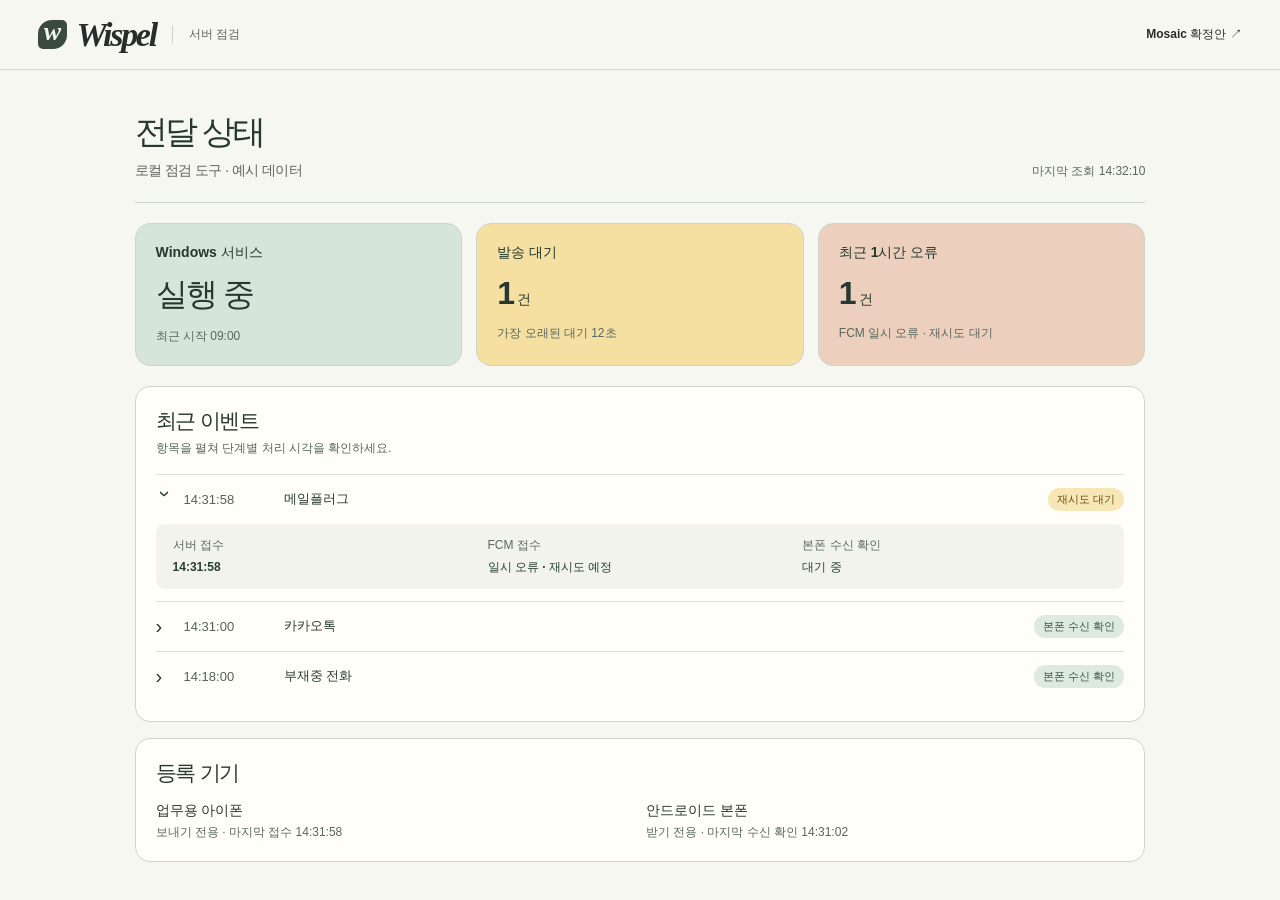
==== design/diagnostics.html @ 1ce77ed9 "Mosaic 디자인 확정 및 읽기 전용 서버 점검 웹 분리" ====
<!doctype html>
<html lang="ko">
<head>
  <meta charset="utf-8">
  <meta name="viewport" content="width=device-width,initial-scale=1">
  <title>Wispel · 서버 점검</title>
  <link rel="stylesheet" href="board.css">
  <link rel="stylesheet" href="diagnostics.css">
</head>
<body>
  <header class="mast"><a class="brand" href="index.html"><span class="brand-mark" aria-hidden="true">w</span>Wispel</a><span class="mast-sub">서버 점검</span><a class="plan-link" href="index.html">Mosaic 확정안 ↗</a></header>
  <main class="diag">
    <header class="intro"><div><h1>전달 상태</h1><p>로컬 점검 도구 · 예시 데이터</p></div><small>마지막 조회 <time>14:32:10</time></small></header>
    <section class="metrics" aria-label="서비스 상태">
      <article><h2>Windows 서비스</h2><strong>실행 중</strong><small>최근 시작 09:00</small></article>
      <article><h2>발송 대기</h2><strong>1<small>건</small></strong><small>가장 오래된 대기 12초</small></article>
      <article><h2>최근 1시간 오류</h2><strong>1<small>건</small></strong><small>FCM 일시 오류 · 재시도 대기</small></article>
    </section>
    <section class="diagnostic-panel"><h2>최근 이벤트</h2><p>항목을 펼쳐 단계별 처리 시각을 확인하세요.</p>
      <details open><summary><time>14:31:58</time><b>메일플러그</b><span class="pending">재시도 대기</span></summary><div class="steps"><div>서버 접수<b>14:31:58</b></div><div>FCM 접수<b>일시 오류 · 재시도 예정</b></div><div>본폰 수신 확인<b>대기 중</b></div></div></details>
      <details><summary><time>14:31:00</time><b>카카오톡</b><span>본폰 수신 확인</span></summary><div class="steps"><div>서버 접수<b>14:31:00</b></div><div>FCM 접수<b>14:31:01</b></div><div>본폰 수신 확인<b>14:31:02</b></div></div></details>
      <details><summary><time>14:18:00</time><b>부재중 전화</b><span>본폰 수신 확인</span></summary><div class="steps"><div>서버 접수<b>14:18:00</b></div><div>FCM 접수<b>14:18:01</b></div><div>본폰 수신 확인<b>14:18:03</b></div></div></details>
    </section>
    <section class="diagnostic-panel"><h2>등록 기기</h2><dl class="devices"><div><dt>업무용 아이폰</dt><dd>보내기 전용 · 마지막 접수 14:31:58</dd></div><div><dt>안드로이드 본폰</dt><dd>받기 전용 · 마지막 수신 확인 14:31:02</dd></div></dl></section>
  </main>
</body>
</html>
---- design/board.css ----
:root {
  color-scheme: light;
  --ink:#292c2b; --sub:#60635e; --rule:#d8d9d1;
  font-family:"Instrument Sans","Segoe UI","Malgun Gothic",sans-serif;
  color:var(--ink); background:#f7f7f2; font-synthesis:none;
}
*{box-sizing:border-box}
body{margin:0}
button,a,input{font:inherit}
button{cursor:pointer;color:inherit}
button:focus-visible,a:focus-visible,input:focus-visible{outline:3px solid #c47925;outline-offset:3px}
button{border:0;background:none}
a{color:inherit}
button, a{touch-action:manipulation}
.mast{display:flex;align-items:center;gap:16px;min-height:70px;border-bottom:1px solid var(--rule);padding:0 clamp(18px,3vw,55px)}
.brand{font:italic 600 34px/1 Georgia,serif;letter-spacing:-2.3px;display:inline-flex;align-items:center;gap:9px;text-decoration:none}
.brand-mark{display:inline-grid;place-items:center;background:#3b4a3f;color:#f4f7ed;border-radius:14px 5px 14px 5px;width:29px;height:29px;font-size:26px;line-height:24px;padding:0 3px 5px 0}
.mast-sub{border-left:1px solid #cdcec6;padding-left:16px;font-size:12px;color:var(--sub)}
.plan-link,.open-detail,.back,.view-bar button,.detail-views button,.sheet-close{font-weight:600;font-size:12px}
.plan-link{margin-left:auto;text-decoration:none}
main{max-width:1980px;margin:auto;padding:0 clamp(16px,2.7vw,50px)}
.intro{display:flex;align-items:flex-end;justify-content:space-between;gap:24px;padding:43px 0 32px}
h1{font-size:clamp(29px,2.6vw,46px);letter-spacing:-.075em;line-height:1.16;margin:0 0 10px}
.intro p{margin:0;color:var(--sub);font-size:14px;letter-spacing:-.04em}
.view-bar{display:flex;gap:2px;flex-wrap:wrap;border:1px solid var(--rule);border-radius:24px;padding:4px;background:#efefe9}
.view-bar button,.detail-views button{padding:8px 13px;border-radius:20px;white-space:nowrap}
.view-bar button[aria-pressed=true],.detail-views button[aria-pressed=true]{background:#323b33;color:white}
#gallery{display:grid;grid-template-columns:repeat(5,minmax(0,1fr));gap:clamp(10px,1.3vw,24px);align-items:start}
.board,.stage.plume{--paper:#fefdfb;--panel:#f7f5fa;--tint:#ebe7f4;--fg:#2e293d;--muted:#665e73;--accent:#675783;--line:#dedbe4;--field:#e6e2ec}
.folio{--paper:#fbf6ea;--panel:#f7efdE;--tint:#ecdfcb;--fg:#3d3026;--muted:#776351;--accent:#944d36;--line:#d8c6ad;--field:#e9dece}
.orbit{--paper:#122a2c;--panel:#193638;--tint:#254643;--fg:#effbf6;--muted:#b0c9c3;--accent:#abe8cd;--line:#355454;--field:#2b4544}
.tiles{--paper:#fffcf4;--panel:#f6f0df;--tint:#e2ead7;--fg:#263d32;--muted:#576b5d;--accent:#355e41;--line:#e0ddca;--field:#e9e7d9}
.relay{--paper:#f8fafe;--panel:#eef3fb;--tint:#e0e9fb;--fg:#192c4c;--muted:#516581;--accent:#2047a0;--line:#d2ddec;--field:#dfe6ef}
.board{min-width:0;border-top:2px solid var(--accent);padding-top:13px}
.board-top{display:flex;justify-content:space-between;align-items:center;color:var(--sub);font-weight:650;font-size:12px}
.palette{display:flex;gap:4px}.palette i{display:block;width:12px;height:12px;border-radius:50%;box-shadow:inset 0 0 0 1px #0001}
.board h2{margin:9px 0 7px}.expand{padding:0;display:flex;gap:9px;align-items:center;font:normal 40px/1.08 Georgia,serif;letter-spacing:-2.5px}
.expand .icon{opacity:.45}
.summary{font-size:12px;line-height:1.65;color:var(--sub);letter-spacing:-.03em;word-break:keep-all;margin:0 0 15px;min-height:40px}
.stage{display:flex;align-items:center;justify-content:center;position:relative;background:var(--field);color:var(--fg);padding:20px 9px;border-radius:13px;min-height:588px;overflow:hidden}
.stage-orbit{background:var(--field)}
.open-detail{width:100%;text-align:right;padding:12px 2px;color:#4f564e}
.icon{vertical-align:middle;flex:none;display:inline-block}
.phone{position:relative;width:100%;max-width:284px;height:548px;display:flex;flex-direction:column;background:var(--paper);border:1px solid color-mix(in srgb,var(--fg) 17%,transparent);border-radius:25px;overflow:hidden;box-shadow:0 6px 15px #1a203414}
.status{display:flex;justify-content:space-between;align-items:center;padding:10px 18px 2px;height:27px;flex:none;font:600 10px/1 "Segoe UI",sans-serif;letter-spacing:.01em}
.signal{display:flex;align-items:flex-end;gap:2px}.signal i{width:2px;background:currentColor;border-radius:1px}.signal i:nth-child(1){height:3px}.signal i:nth-child(2){height:5px}.signal i:nth-child(3){height:7px}.signal em{align-self:center;margin-left:3px;border:1px solid currentColor;border-radius:2px;width:13px;height:6px;background:linear-gradient(to right,currentColor 72%,transparent 72%)}
.screen{flex:1;min-height:0;overflow:auto;scrollbar-width:thin;padding:10px 14px 12px;position:relative}
.app-head{display:flex;align-items:center;justify-content:space-between;gap:5px;min-height:28px}
.word{font:bold italic 22px/1.15 Georgia,serif;letter-spacing:-1.5px}
.pill{display:inline-flex;align-items:center;gap:3px;color:var(--accent);background:var(--panel);border:1px solid var(--line);border-radius:16px;padding:5px 7px;font-size:10px;white-space:nowrap}
h3{font-size:25px;line-height:1.22;letter-spacing:-.075em;margin:14px 0 7px}
.source{display:flex;gap:3px;align-items:center;color:var(--fg);font-size:10px;letter-spacing:-.055em;flex-wrap:wrap}
.source span,.section-label,.event small,time,.shortcut .get,.watch-caption{color:var(--muted)}
.hero{position:relative;overflow:hidden;border-radius:15px;padding:15px 12px;margin:15px 0 7px;background:var(--tint);min-height:109px;display:flex;flex-direction:column;align-items:flex-start;gap:6px}
.hero>*:not(canvas){position:relative;z-index:1}
.hero small,.hero span,.device-card small,.route-hero>small,.folio-title small,.server small{font-size:10px}
.hero strong{font-size:20px;letter-spacing:-.07em}.hero em{font-size:14px;font-style:normal;color:var(--accent)}
.art-feather{position:absolute;right:-38px;top:-1px;width:175px;height:115px;opacity:.85}
.section-label{display:flex;align-items:baseline;justify-content:space-between;font-size:10px;min-height:32px;padding:13px 0 6px}
.section-label b{font-size:11px;color:var(--fg)}
.event{display:flex;align-items:center;gap:8px;min-height:49px;border-bottom:1px solid var(--line)}
.event:last-child{border-bottom:0}
.app-icon{display:inline-flex;align-items:center;justify-content:center;width:27px;height:27px;background:var(--tint);color:var(--accent);border-radius:9px;flex:none}
.event-label{flex:1;min-width:0;display:flex;flex-direction:column;gap:2px}
.event strong,.shortcut b,.setting-row b{font-size:12px;letter-spacing:-.035em}
.event small,.event time,.qty{font-size:9px}
.event time{order:2;font-variant-numeric:tabular-nums}
.qty{font-weight:600;color:var(--muted)}
.phone-nav{height:37px;display:flex;align-items:center;justify-content:center;gap:6px;border-top:1px solid var(--line);background:var(--paper);flex:none}
.phone-nav button{display:flex;align-items:center;justify-content:center;gap:5px;border-radius:14px;padding:4px 12px;font-size:10px;color:var(--muted)}
.phone-nav .active{background:var(--tint);color:var(--accent);font-weight:700}
.folio .word{font-style:normal;letter-spacing:-1.3px}.folio .pill{border-radius:3px}
.folio-title{border-top:2px solid var(--fg);margin-top:16px;padding-top:12px}
.folio-title small{color:var(--accent);font-weight:bold}.folio-title h3{font:600 clamp(28px,2vw,35px)/1.3 "Batang",Georgia,serif;letter-spacing:-.065em;margin:4px 0 6px}
.timeline{border-top:1px solid var(--fg)}.timeline .event{min-height:54px;gap:6px}
.timeline time{order:-1;width:36px;font:11px/1.1 Consolas,monospace;color:var(--accent)}
.timeline .app-icon{display:none}.timeline .event-label{padding-left:10px;border-left:1px solid var(--line)}
.orbit .word,.relay .word{font-family:"Segoe UI",sans-serif;font-style:normal;font-weight:650}
.orbit .hero,.orbit .pill{background:var(--tint)}.orbit .source{color:var(--muted)}
.orbit-stat{position:relative;display:grid;place-items:center;margin:9px auto 0;height:119px}
.art-ring{position:absolute;width:220px;height:117px}
.orbit-stat div{display:grid;justify-items:center}.orbit-stat strong{font:400 38px/1 Georgia,serif}.orbit-stat small{font-size:9px;color:var(--muted);margin-top:3px}
.compact .event{min-height:39px}.orbit .event small{display:none}.orbit .event .app-icon{width:23px;height:23px}
.tiles .word{font:800 21px/1 "Segoe UI",sans-serif;letter-spacing:-1.8px}.tiles .section-label{min-height:30px}
.tile-grid{display:grid;grid-template-columns:1fr 1fr;gap:6px}
.tile{display:grid;grid-template-columns:1fr auto;grid-template-rows:1fr auto;align-items:center;background:#e5ebde;color:#24372d;padding:10px;text-align:left;border-radius:10px;min-height:65px}
.tile b{font:500 23px/1 Georgia,serif}.tile b small{font:600 9px/1 sans-serif;margin-left:2px}
.tile strong{grid-column:span 2;font-size:11px}.t-chat{grid-column:span 2;min-height:70px;background:#f4d67b}
.t-call{background:#e8c6b5}.t-hash{background:#cfd9f3}.t-mail{background:#d2dfd0}.t-sms{background:#e4dbeb}
.route-hero{margin:13px 0 1px;background:#244aa8;color:white;padding:12px;border-radius:10px}
.route{display:flex;align-items:center;justify-content:space-between;gap:4px;margin:12px 0}
.route>div{display:grid;justify-items:start;gap:5px}.route strong{font-size:11px;letter-spacing:-.055em}.route small{font-size:9px}
.last{border-top:1px solid #fff5;padding-top:7px;display:flex;justify-content:space-between;font-size:10px}
.relay .event .app-icon{border-radius:4px}.relay .phone-nav button,.relay .pill{border-radius:5px}
.device-card{margin:12px 0 4px;padding:14px 12px;background:var(--tint);border-radius:10px;display:grid;gap:6px}
.device-card small{color:var(--accent);font-weight:bold}.device-card strong{font-size:17px}.device-card div{font-size:11px;color:var(--muted)}
.setting-row,.shortcut{width:100%;display:flex;align-items:center;justify-content:space-between;gap:6px;padding:10px 0;border-bottom:1px solid var(--line);text-align:left}
.setting-row span{font-size:10px;color:var(--muted)}
.get,.primary,.secondary,.choice{border-radius:8px;font-size:11px;font-weight:650}.get{background:var(--tint);padding:5px 12px}
.primary,.secondary{width:100%;padding:9px;margin-top:10px;background:var(--accent);color:var(--paper)}.secondary{margin-top:5px;background:var(--panel);border:1px solid var(--line);color:var(--fg)}
.ios-home{width:33%;height:3px;background:var(--fg);opacity:.75;border-radius:3px;margin:5px auto}
.notice{font-size:10px;background:var(--tint);color:var(--accent);padding:6px;margin:6px 0}
.stage-watch{flex-direction:column;gap:28px}.watch-wrap{position:relative;width:min(100%,225px);aspect-ratio:1;display:grid;place-items:center}
.strap{position:absolute;background:#494c48;width:44%;height:145%;border-radius:24px}
.dial{position:relative;display:flex;flex-direction:column;align-items:center;justify-content:center;gap:8px;border:7px solid #454945;border-radius:50%;width:100%;aspect-ratio:1;background:#101512;color:white;box-shadow:0 5px 14px #0003}
.dial time{color:#d2d7d2;font-size:12px}.dial .icon{color:#b9d9c6}.dial b{font-size:22px}.dial small{font-size:12px;color:#c8d4c9}
.watch-caption{z-index:1;position:relative;background:var(--paper);padding:6px 9px;border-radius:14px;font-size:10px}
.server{background:var(--paper);border:1px solid var(--line);width:100%;border-radius:8px;overflow:hidden}
.window-head{display:flex;background:var(--panel);align-items:center;gap:3px;padding:7px;border-bottom:1px solid var(--line)}.window-head i{width:5px;height:5px;border-radius:50%;background:var(--muted);opacity:.4}.window-head span{margin-left:auto;font-size:9px}
.server-pad{padding:12px}.server .app-head small{font-size:9px}.stats{display:flex;gap:7px}.stats>div{display:grid;gap:4px;flex:1;padding:9px;background:var(--tint);border-radius:6px}.stats b{font:24px Georgia,serif}
.trace{padding:0;margin:0;list-style:none}.trace li{display:flex;justify-content:space-between;align-items:center;padding:6px 0;border-bottom:1px solid var(--line);font-size:10px}.trace time{font:10px Consolas,monospace}
footer{border-top:1px solid var(--rule);margin-top:14px;padding:17px 0 28px;color:var(--sub);font-size:11px}footer span{margin:0 5px}
dialog{color:var(--ink);background:#fbfbf7;border:1px solid var(--rule);padding:0;max-width:calc(100vw - 22px);max-height:94dvh;border-radius:19px;box-shadow:0 15px 70px #10201433}
dialog::backdrop{background:#19221c88}
.dialog-body{display:grid;grid-template-columns:240px minmax(320px,510px)}
.detail-info{padding:24px 20px;display:flex;flex-direction:column;align-items:flex-start}
.back{padding:0}.detail-info h2{font:normal 32px/1.2 Georgia,"Malgun Gothic",serif;margin:34px 0 8px;letter-spacing:-1px}
.detail-info p,#sheet p,#sheet li{font-size:13px;line-height:1.7;word-break:keep-all}
.detail-views{display:grid;gap:4px;justify-items:start;margin:8px 0 20px}.detail-info .detail-note{margin-top:auto;font-size:11px;color:var(--sub)}
#detail-stage{border-radius:0;min-height:610px;padding:17px;width:100%}
#detail-stage .phone{max-width:337px;height:602px}
#detail-stage .screen{padding-left:20px;padding-right:20px}
#detail-stage .event strong,#detail-stage .shortcut b,#detail-stage .setting-row b{font-size:14px}
#detail-stage .event small,#detail-stage .event time,#detail-stage .qty,#detail-stage .source{font-size:11px}
#detail-stage .server{max-width:460px}#detail-stage .server-pad{padding:20px}
#sheet{width:328px;padding:20px}#sheet h2{font-size:20px;margin:0 0 8px}
#sheet ol{padding-left:22px}.sheet-close,.choice{padding:8px 14px;background:#e8eae3;border-radius:7px}.sheet-close{display:block;margin:15px 0 0 auto}.choice{margin:4px 5px 0 0}
.check{display:flex;align-items:center;justify-content:space-between;border-bottom:1px solid var(--rule);padding:8px 0;font-size:13px}.check input{accent-color:#42664a}
@media(min-width:1780px){.stage{padding:24px 16px}.summary{font-size:13px}}
@media(max-width:1270px){#gallery{grid-template-columns:repeat(3,minmax(0,1fr));row-gap:20px}.summary{min-height:40px}.intro{align-items:flex-start;flex-direction:column;gap:16px}}
@media(max-width:820px){#gallery{grid-template-columns:repeat(2,minmax(0,1fr))}.intro{padding:25px 0}.view-bar{border-radius:13px}.dialog-body{grid-template-columns:190px minmax(280px,1fr)}}
@media(max-width:560px){#gallery{grid-template-columns:minmax(0,1fr)}.board{padding-top:12px}.stage{min-height:0;padding:15px}.stage-watch{min-height:370px}.summary{min-height:0}.mast{min-height:56px}.mast-sub{font-size:10px}.plan-link{font-size:10px}.view-bar button{font-size:11px;padding:7px 9px}.dialog-body{display:flex;flex-direction:column}.detail-info{padding:12px 15px}.detail-info h2{font-size:23px;margin:9px 0 4px}.detail-info p,.detail-info .detail-note{display:none}.detail-views{display:flex;flex-wrap:wrap;gap:0;margin:3px 0}.detail-views button{font-size:10px;padding:5px 7px}#detail-stage{min-height:0;padding:10px}#detail-stage .phone{height:min(570px,64dvh)}#detail-stage.stage-watch{min-height:350px}.board h2{margin:5px 0}.expand{font-size:34px}}
@media print{.mast,.intro,.open-detail,footer,dialog{display:none!important}main{padding:0}#gallery{display:grid;grid-template-columns:repeat(2,1fr);gap:12px}.board{break-inside:avoid}.stage{min-height:550px}body{-webkit-print-color-adjust:exact;print-color-adjust:exact}}
#gallery.approved{grid-template-columns:repeat(4,minmax(0,1fr))}
.approved h2{font-size:23px;letter-spacing:-.07em;margin:8px 0 18px}
@media(max-width:1100px){#gallery.approved{grid-template-columns:repeat(2,minmax(0,1fr))}}
@media(max-width:560px){#gallery.approved{grid-template-columns:1fr}}
---- design/diagnostics.css ----
.diag{max-width:1080px;margin:0 auto;padding-bottom:36px;color:#26382f}
.diag .intro{border-bottom:1px solid #cdd4c9;padding-bottom:22px}
.diag .intro>small,.diag article>small,.diagnostic-panel p,.devices dd{color:#58675e;font-size:12px}
.metrics{display:grid;grid-template-columns:repeat(3,1fr);gap:14px;margin:20px 0}
.metrics article,.diagnostic-panel{border:1px solid #cdd4c9;border-radius:15px;padding:20px}
.metrics article{display:grid;gap:11px;background:#d6e5d9}
.metrics article:nth-child(2){background:#f5dfa1}.metrics article:nth-child(3){background:#edcfbd}
.metrics h2{font-size:14px;margin:0}.metrics strong{font-size:32px;letter-spacing:-.06em}.metrics strong small{font-size:14px;margin-left:4px}
.diagnostic-panel{margin-top:16px;background:#fffef8}.diagnostic-panel h2{margin:0 0 5px;font-size:21px;letter-spacing:-.06em}
.diagnostic-panel p{margin:4px 0 17px}
.diag details{border-top:1px solid #dce0d5}
.diag summary{cursor:pointer;padding:13px 0;display:grid;grid-template-columns:18px 90px 1fr auto;align-items:center;gap:10px;font-size:13px}
.diag summary::before{content:'›';font-size:20px}.diag details[open] summary::before{transform:rotate(90deg)}
.diag summary time{font-variant-numeric:tabular-nums;color:#526455}.diag summary span{background:#deeadf;color:#36553d;border-radius:12px;padding:4px 9px;font-size:11px}
.diag .pending{background:#f8e7b6;color:#6a4d12}
.steps{padding:13px 17px;margin:0 0 12px;background:#f2f3ed;display:grid;grid-template-columns:repeat(3,1fr);gap:10px;border-radius:9px}
.steps div{display:grid;gap:5px;font-size:12px;color:#5b685e}.steps b{color:#293e31;font-variant-numeric:tabular-nums}
.devices{display:grid;grid-template-columns:1fr 1fr;gap:12px;margin:15px 0 0}.devices dt{font-size:14px;font-weight:bold}.devices dd{margin:4px 0 0}
@media(max-width:600px){.metrics{gap:5px}.metrics article{padding:10px}.metrics h2,.metrics article>small{font-size:10px}.metrics strong{font-size:21px}.diagnostic-panel{padding:14px}.diag summary{grid-template-columns:10px 62px 1fr auto;gap:5px;font-size:12px}.steps,.devices{grid-template-columns:1fr}.steps{gap:9px}.steps div{grid-template-columns:100px 1fr}}
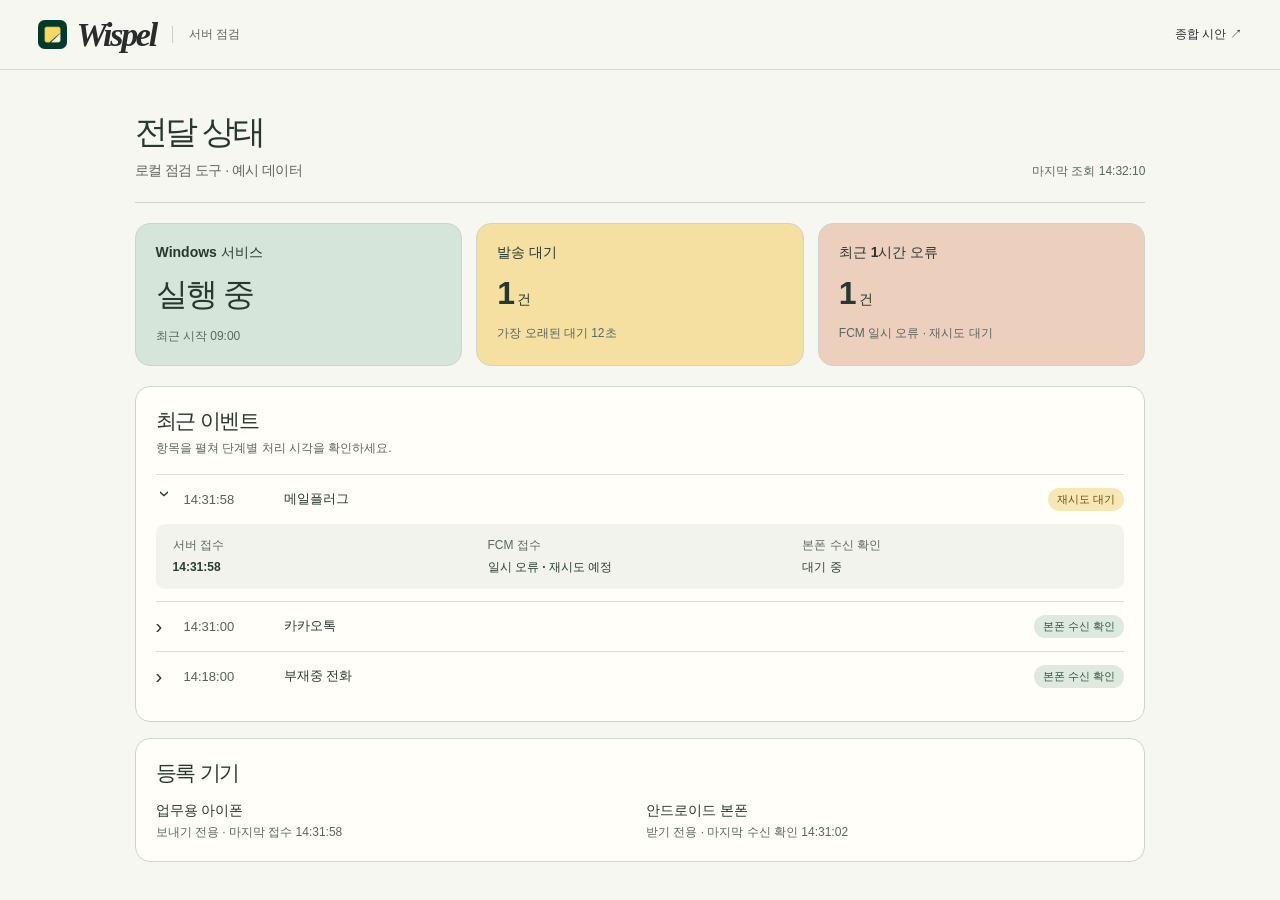
==== commit 4fa9bdaf: "09번 접은 쪽지와 Mosaic 종합 시안 및 디자인 검수 기준 확정" ====
--- a/design/diagnostics.html
+++ b/design/diagnostics.html
@@ -4,11 +4,12 @@
   <meta charset="utf-8">
   <meta name="viewport" content="width=device-width,initial-scale=1">
   <title>Wispel · 서버 점검</title>
+  <link rel="icon" href="icons/09-note.png">
   <link rel="stylesheet" href="board.css">
   <link rel="stylesheet" href="diagnostics.css">
 </head>
 <body>
-  <header class="mast"><a class="brand" href="index.html"><span class="brand-mark" aria-hidden="true">w</span>Wispel</a><span class="mast-sub">서버 점검</span><a class="plan-link" href="index.html">Mosaic 확정안 ↗</a></header>
+  <header class="mast"><a class="brand" href="index.html"><img class="brand-mark" src="icons/09-note.png" alt="">Wispel</a><span class="mast-sub">서버 점검</span><a class="plan-link" href="index.html">종합 시안 ↗</a></header>
   <main class="diag">
     <header class="intro"><div><h1>전달 상태</h1><p>로컬 점검 도구 · 예시 데이터</p></div><small>마지막 조회 <time>14:32:10</time></small></header>
     <section class="metrics" aria-label="서비스 상태">
--- a/design/board.css
+++ b/design/board.css
@@ -1,6 +1,8 @@
 :root {
   color-scheme: light;
   --ink:#292c2b; --sub:#60635e; --rule:#d8d9d1;
+  --note-field:#043d2b; --note-face:#fdd863; --note-fold:#fbf0dc;
+  --tile-chat:#f4d67b; --tile-call:#e8c6b5; --tile-slack:#cfd9f3; --tile-mail:#d2dfd0; --tile-sms:#e4dbeb;
   font-family:"Instrument Sans","Segoe UI","Malgun Gothic",sans-serif;
   color:var(--ink); background:#f7f7f2; font-synthesis:none;
 }
@@ -14,7 +16,24 @@
 button, a{touch-action:manipulation}
 .mast{display:flex;align-items:center;gap:16px;min-height:70px;border-bottom:1px solid var(--rule);padding:0 clamp(18px,3vw,55px)}
 .brand{font:italic 600 34px/1 Georgia,serif;letter-spacing:-2.3px;display:inline-flex;align-items:center;gap:9px;text-decoration:none}
-.brand-mark{display:inline-grid;place-items:center;background:#3b4a3f;color:#f4f7ed;border-radius:14px 5px 14px 5px;width:29px;height:29px;font-size:26px;line-height:24px;padding:0 3px 5px 0}
+.brand-mark{display:block;border-radius:23%;width:29px;height:29px}
+.identity{display:flex;align-items:center;gap:22px;padding:26px 0}
+.app-master{display:block;width:108px;height:108px;border-radius:23%}
+.identity p{margin:0 0 8px;color:var(--sub);font-size:13px}
+.identity h1{margin:0}.identity h1 span{color:#708073;font-weight:400}
+.identity-colors{display:flex;gap:18px;list-style:none;padding:0;margin:0 0 0 auto}
+.identity-colors li{display:grid;grid-template-columns:20px auto;gap:2px 6px;align-items:center;font-size:11px}
+.identity-colors i{grid-row:span 2;width:20px;height:32px;border-radius:5px;border:1px solid #0001}
+.identity-colors code{font-size:10px;color:var(--sub)}
+.tone-green{background:var(--note-field)}.tone-yellow{background:var(--note-face)}.tone-cream{background:var(--note-fold)}
+.word{display:inline-flex;align-items:center;gap:6px}.word img{width:21px;height:21px;border-radius:23%}
+.note-glyph{display:inline-block;position:relative;width:17px;height:17px;border-radius:3px;overflow:hidden}
+.note-glyph::before,.note-glyph::after{content:"";position:absolute;inset:0;background:currentColor}
+.note-glyph::before{clip-path:polygon(0 0,100% 0,100% 38%,38% 100%,0 100%)}
+.note-glyph::after{clip-path:polygon(100% 53%,100% 100%,53% 100%)}
+.diagnostics-strip{display:flex;align-items:center;gap:24px;padding:16px 18px;background:#e5ebe0;border-radius:12px;font-size:12px;color:#314b3b}
+.diagnostics-strip a{margin-right:auto;font-size:14px;font-weight:bold}.diagnostics-strip b{margin-left:4px}
+@media(max-width:760px){.identity{flex-wrap:wrap;gap:12px}.app-master{width:72px;height:72px}.identity-colors{width:100%;margin:4px 0 0}.diagnostics-strip{flex-wrap:wrap;gap:8px 16px}.diagnostics-strip a{width:100%}}
 .mast-sub{border-left:1px solid #cdcec6;padding-left:16px;font-size:12px;color:var(--sub)}
 .plan-link,.open-detail,.back,.view-bar button,.detail-views button,.sheet-close{font-weight:600;font-size:12px}
 .plan-link{margin-left:auto;text-decoration:none}
@@ -85,8 +104,8 @@
 .tile-grid{display:grid;grid-template-columns:1fr 1fr;gap:6px}
 .tile{display:grid;grid-template-columns:1fr auto;grid-template-rows:1fr auto;align-items:center;background:#e5ebde;color:#24372d;padding:10px;text-align:left;border-radius:10px;min-height:65px}
 .tile b{font:500 23px/1 Georgia,serif}.tile b small{font:600 9px/1 sans-serif;margin-left:2px}
-.tile strong{grid-column:span 2;font-size:11px}.t-chat{grid-column:span 2;min-height:70px;background:#f4d67b}
-.t-call{background:#e8c6b5}.t-hash{background:#cfd9f3}.t-mail{background:#d2dfd0}.t-sms{background:#e4dbeb}
+.tile strong{grid-column:span 2;font-size:11px}.tile:first-child{grid-column:span 2;min-height:70px}
+.t-chat{background:var(--tile-chat)}.t-call{background:var(--tile-call)}.t-hash{background:var(--tile-slack)}.t-mail{background:var(--tile-mail)}.t-sms{background:var(--tile-sms)}
 .route-hero{margin:13px 0 1px;background:#244aa8;color:white;padding:12px;border-radius:10px}
 .route{display:flex;align-items:center;justify-content:space-between;gap:4px;margin:12px 0}
 .route>div{display:grid;justify-items:start;gap:5px}.route strong{font-size:11px;letter-spacing:-.055em}.route small{font-size:9px}
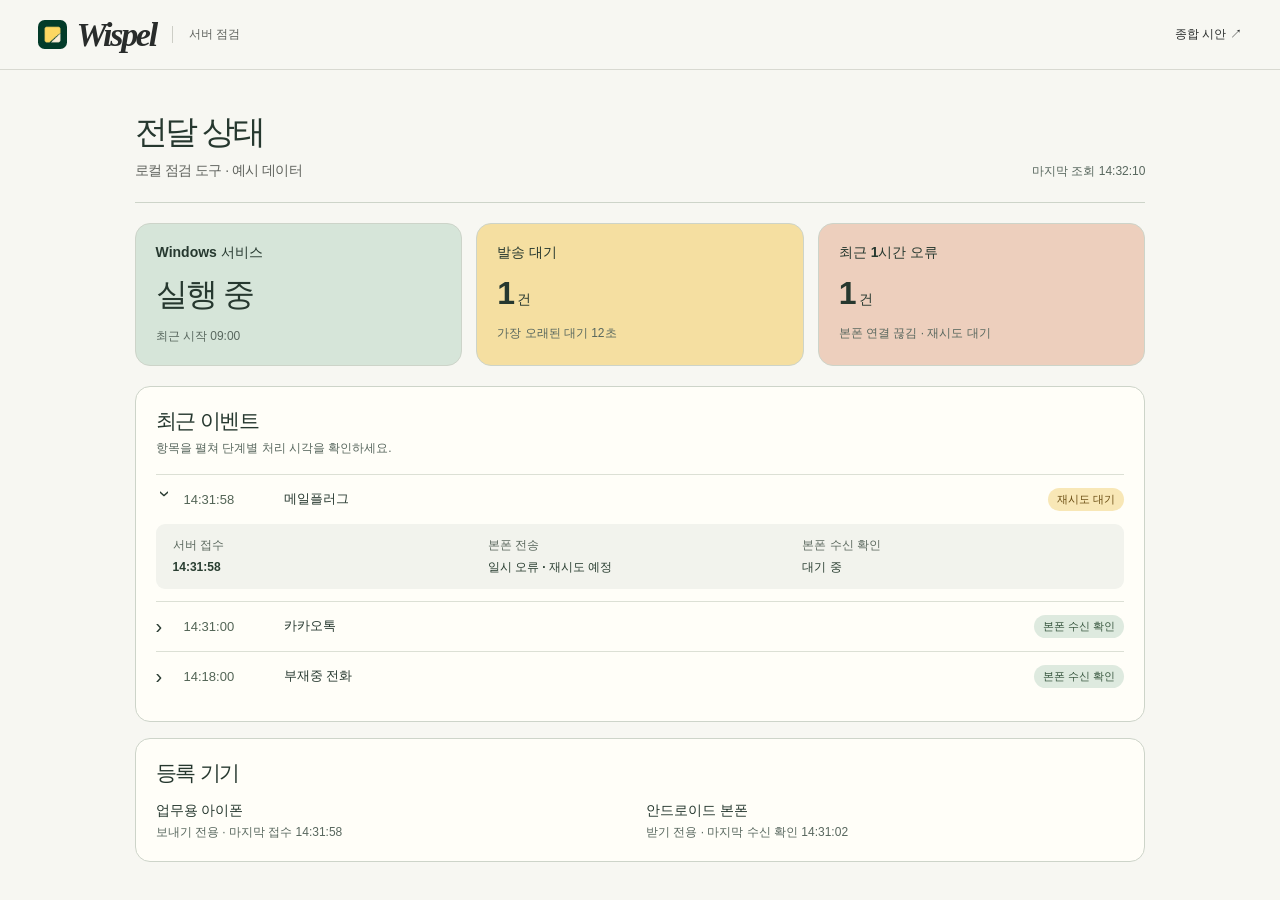
==== commit 7bcfd46b: "위스펠 네이티브 알림 중계와 양방향 검증 구현" ====
--- a/design/diagnostics.html
+++ b/design/diagnostics.html
@@ -15,12 +15,12 @@
     <section class="metrics" aria-label="서비스 상태">
       <article><h2>Windows 서비스</h2><strong>실행 중</strong><small>최근 시작 09:00</small></article>
       <article><h2>발송 대기</h2><strong>1<small>건</small></strong><small>가장 오래된 대기 12초</small></article>
-      <article><h2>최근 1시간 오류</h2><strong>1<small>건</small></strong><small>FCM 일시 오류 · 재시도 대기</small></article>
+      <article><h2>최근 1시간 오류</h2><strong>1<small>건</small></strong><small>본폰 연결 끊김 · 재시도 대기</small></article>
     </section>
     <section class="diagnostic-panel"><h2>최근 이벤트</h2><p>항목을 펼쳐 단계별 처리 시각을 확인하세요.</p>
-      <details open><summary><time>14:31:58</time><b>메일플러그</b><span class="pending">재시도 대기</span></summary><div class="steps"><div>서버 접수<b>14:31:58</b></div><div>FCM 접수<b>일시 오류 · 재시도 예정</b></div><div>본폰 수신 확인<b>대기 중</b></div></div></details>
-      <details><summary><time>14:31:00</time><b>카카오톡</b><span>본폰 수신 확인</span></summary><div class="steps"><div>서버 접수<b>14:31:00</b></div><div>FCM 접수<b>14:31:01</b></div><div>본폰 수신 확인<b>14:31:02</b></div></div></details>
-      <details><summary><time>14:18:00</time><b>부재중 전화</b><span>본폰 수신 확인</span></summary><div class="steps"><div>서버 접수<b>14:18:00</b></div><div>FCM 접수<b>14:18:01</b></div><div>본폰 수신 확인<b>14:18:03</b></div></div></details>
+      <details open><summary><time>14:31:58</time><b>메일플러그</b><span class="pending">재시도 대기</span></summary><div class="steps"><div>서버 접수<b>14:31:58</b></div><div>본폰 전송<b>일시 오류 · 재시도 예정</b></div><div>본폰 수신 확인<b>대기 중</b></div></div></details>
+      <details><summary><time>14:31:00</time><b>카카오톡</b><span>본폰 수신 확인</span></summary><div class="steps"><div>서버 접수<b>14:31:00</b></div><div>본폰 전송<b>14:31:01</b></div><div>본폰 수신 확인<b>14:31:02</b></div></div></details>
+      <details><summary><time>14:18:00</time><b>부재중 전화</b><span>본폰 수신 확인</span></summary><div class="steps"><div>서버 접수<b>14:18:00</b></div><div>본폰 전송<b>14:18:01</b></div><div>본폰 수신 확인<b>14:18:03</b></div></div></details>
     </section>
     <section class="diagnostic-panel"><h2>등록 기기</h2><dl class="devices"><div><dt>업무용 아이폰</dt><dd>보내기 전용 · 마지막 접수 14:31:58</dd></div><div><dt>안드로이드 본폰</dt><dd>받기 전용 · 마지막 수신 확인 14:31:02</dd></div></dl></section>
   </main>
